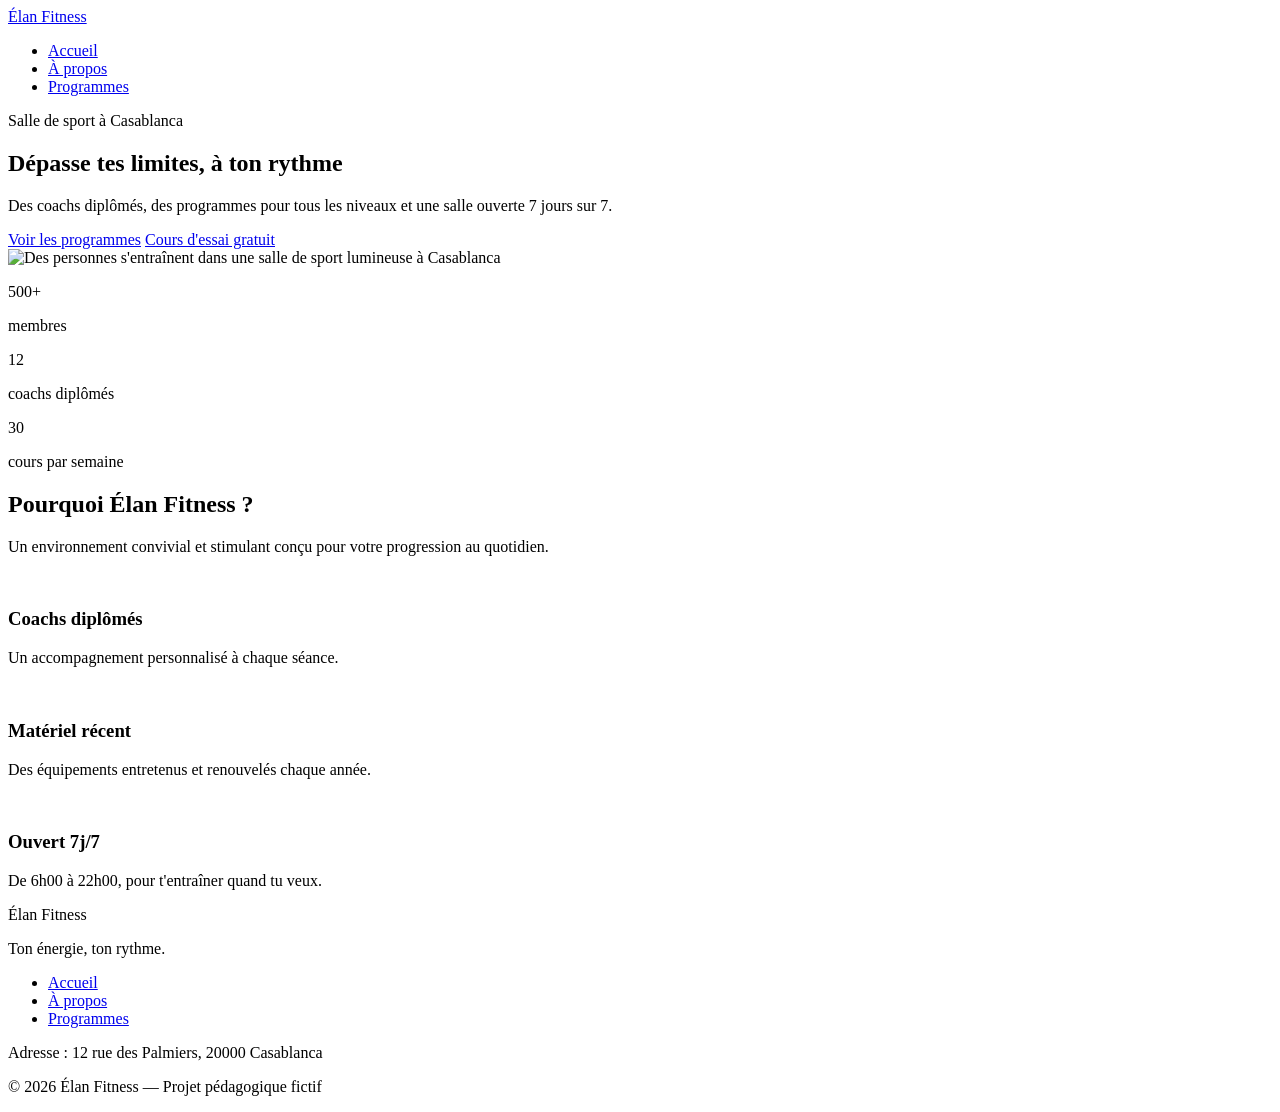
==== index.html @ 12bffce0 "première page : page d'accueil" ====
<!DOCTYPE html>
<html lang="fr">
<head>
  <meta charset="UTF-8">
  <meta name="viewport" content="width=device-width, initial-scale=1">
  <meta name="description" content="Élan Fitness, salle de sport à Casablanca : musculation, yoga, cardio et boxe fitness avec des coachs diplômés. Réservez votre cours d'essai gratuit.">
  <title>Élan Fitness | Salle de sport à Casablanca</title>

  <link rel="preconnect" href="https://fonts.googleapis.com">
  <link rel="preconnect" href="https://fonts.gstatic.com" crossorigin>
  <link href="https://fonts.googleapis.com/css2?family=Inter:wght@400;500;600&family=Poppins:wght@600;700;800&display=swap" rel="stylesheet">

  <link rel="stylesheet" href="style.css">
</head>

<body>

  <header class="en-tete">
    <div class="conteneur en-tete-contenu">
      <a href="#accueil" class="logo">Élan Fitness</a>

      <nav aria-label="Navigation principale">
        <ul class="menu">
          <li><a href="#accueil" class="lien-actif">Accueil</a></li>
          <li><a href="Propos.html">À propos</a></li>
          <li><a href="Programmes.html">Programmes</a></li>
        </ul>
      </nav>
    </div>
  </header>

  <main>

    <section id="accueil" class="hero">
      <div class="conteneur">

        <div class="hero-contenu">
          <div class="hero-texte">
            <p class="sur-titre">Salle de sport à Casablanca</p>
            <h1>Dépasse tes limites, à ton rythme</h1>
            <p class="hero-description">
              Des coachs diplômés, des programmes pour tous les niveaux et une salle ouverte 7 jours sur 7.
            </p>
            <div class="boutons">
              <a href="#programmes" class="bouton bouton-principal">Voir les programmes</a>
              <a href="#contact" class="bouton bouton-secondaire">Cours d'essai gratuit</a>
            </div>
          </div>

          <img class="hero-image" src="img/hero.jpg" alt="Des personnes s'entraînent dans une salle de sport lumineuse à Casablanca">
        </div>

        <div class="chiffres">
          <div class="chiffre">
            <p class="chiffre-nombre">500+</p>
            <p>membres</p>
          </div>
          <div class="chiffre">
            <p class="chiffre-nombre">12</p>
            <p>coachs diplômés</p>
          </div>
          <div class="chiffre">
            <p class="chiffre-nombre">30</p>
            <p>cours par semaine</p>
          </div>
        </div>

      </div>
    </section>

    <section class="section section-blanche">
      <div class="conteneur">

        <div class="section-titre">
          <h2>Pourquoi Élan Fitness ?</h2>
          <p>Un environnement convivial et stimulant conçu pour votre progression au quotidien.</p>
        </div>

        <div class="cartes">
          <article class="carte carte-avantage">
            <div class="icone"><img src="img/icone-coach.svg" alt=""></div>
            <h3>Coachs diplômés</h3>
            <p>Un accompagnement personnalisé à chaque séance.</p>
          </article>

          <article class="carte carte-avantage">
            <div class="icone"><img src="img/icone-materiel.svg" alt=""></div>
            <h3>Matériel récent</h3>
            <p>Des équipements entretenus et renouvelés chaque année.</p>
          </article>

          <article class="carte carte-avantage">
            <div class="icone"><img src="img/icone-horloge.svg" alt=""></div>
            <h3>Ouvert 7j/7</h3>
            <p>De 6h00 à 22h00, pour t'entraîner quand tu veux.</p>
          </article>
        </div>

      </div>
    </section>

    

   

  </main>

  <footer class="pied-de-page">
    <div class="conteneur">

      <div class="pied-haut">
        <div>
          <p class="logo logo-clair">Élan Fitness</p>
          <p class="slogan">Ton énergie, ton rythme.</p>
        </div>

        <nav aria-label="Navigation du pied de page">
          <ul class="menu menu-pied">
            <li><a href="#accueil">Accueil</a></li>
            <li><a href="#a-propos">À propos</a></li>
            <li><a href="#programmes">Programmes</a></li>
          </ul>
        </nav>
      </div>

      <div class="pied-bas">
        <p>Adresse : 12 rue des Palmiers, 20000 Casablanca</p>
        <p>&copy; 2026 Élan Fitness — Projet pédagogique fictif</p>
      </div>

    </div>
  </footer>

</body>
</html>
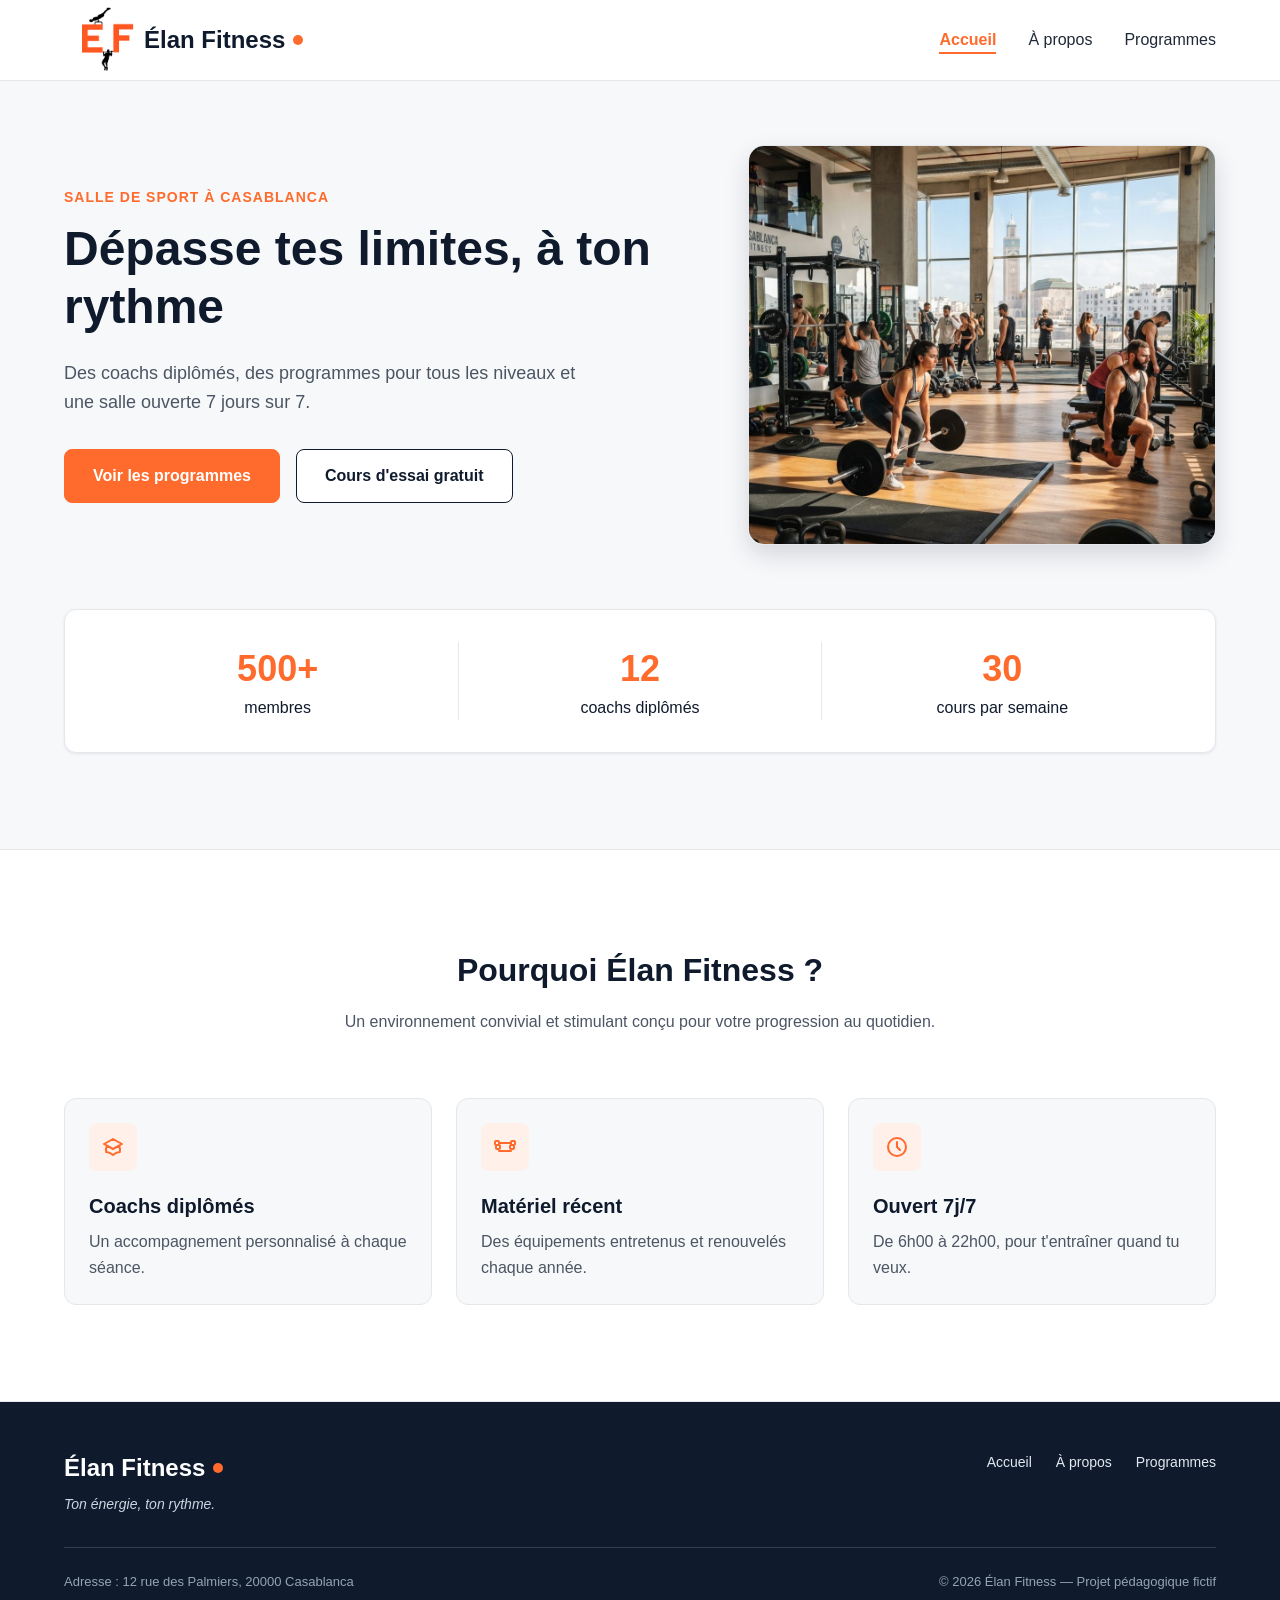
==== commit cfffeecb: "ajout di logo et liaison des pages" ====
--- a/index.html
+++ b/index.html
@@ -17,13 +17,14 @@
 
   <header class="en-tete">
     <div class="conteneur en-tete-contenu">
-      <a href="#accueil" class="logo">Élan Fitness</a>
-
+      <a href="#accueil" class="logo"><img src="img/logo.png" class="image">Élan Fitness</a>
+      
       <nav aria-label="Navigation principale">
         <ul class="menu">
           <li><a href="#accueil" class="lien-actif">Accueil</a></li>
           <li><a href="Propos.html">À propos</a></li>
           <li><a href="Programmes.html">Programmes</a></li>
+
         </ul>
       </nav>
     </div>
@@ -42,7 +43,7 @@
               Des coachs diplômés, des programmes pour tous les niveaux et une salle ouverte 7 jours sur 7.
             </p>
             <div class="boutons">
-              <a href="#programmes" class="bouton bouton-principal">Voir les programmes</a>
+              <a href="Programmes.html" class="bouton bouton-principal">Voir les programmes</a>
               <a href="#contact" class="bouton bouton-secondaire">Cours d'essai gratuit</a>
             </div>
           </div>
@@ -116,9 +117,9 @@
 
         <nav aria-label="Navigation du pied de page">
           <ul class="menu menu-pied">
-            <li><a href="#accueil">Accueil</a></li>
-            <li><a href="#a-propos">À propos</a></li>
-            <li><a href="#programmes">Programmes</a></li>
+            <li><a href="index.html">Accueil</a></li>
+            <li><a href="Propos.html">À propos</a></li>
+            <li><a href="Programmes.html">Programmes</a></li>
           </ul>
         </nav>
       </div>
--- a/style.css
+++ b/style.css
@@ -0,0 +1,550 @@
+* {
+  box-sizing: border-box;
+  margin: 0;
+  padding: 0;
+}
+
+html {
+  scroll-behavior: smooth;
+}
+
+body {
+  font-family: 'Inter', Arial, sans-serif;
+  font-size: 16px;
+  line-height: 1.5;
+  color: #1F2937;
+  background-color: #F7F8FA;
+}
+
+h1, h2, h3, h4 {
+  font-family: 'Poppins', Arial, sans-serif;
+  color: #0F1B2D;
+}
+
+a {
+  color: inherit;
+  text-decoration: none;
+}
+
+ul {
+  list-style: none;
+}
+
+img {
+  display: block;
+  max-width: 100%;
+}
+
+a:focus-visible,
+button:focus-visible {
+  outline: 3px solid #FF6B2C;
+  outline-offset: 2px;
+}
+
+.conteneur {
+  width: 100%;
+  max-width: 1200px;
+  margin: 0 auto;
+  padding: 0 24px;
+}
+
+.section {
+  padding: 96px 0;
+}
+
+.section-blanche {
+  background-color: #FFFFFF;
+  border-top: 1px solid #E5E7EB;
+  border-bottom: 1px solid #E5E7EB;
+}
+
+.section-titre {
+  max-width: 640px;
+  margin: 0 auto 64px;
+  text-align: center;
+}
+
+.section-titre h2 {
+  font-size: 32px;
+  margin-bottom: 16px;
+}
+
+.section-titre h3 {
+  font-size: 26px;
+  margin-bottom: 12px;
+}
+
+.section-titre p {
+  color: #4B5563;
+}
+
+.sur-titre {
+  font-size: 14px;
+  font-weight: 600;
+  color: #FF6B2C;
+  text-transform: uppercase;
+  letter-spacing: 1px;
+  margin-bottom: 12px;
+}
+
+.bouton {
+  display: inline-block;
+  padding: 14px 28px;
+  border-radius: 8px;
+  font-size: 16px;
+  font-weight: 600;
+  text-align: center;
+  cursor: pointer;
+}
+
+.bouton-principal {
+  background-color: #FF6B2C;
+  border: 1px solid #FF6B2C;
+  color: #FFFFFF;
+}
+
+.bouton-principal:hover {
+  background-color: #F05817;
+}
+.image{
+  height: 80px;
+  width: 80px;
+}
+.bouton-secondaire {
+  background-color: #FFFFFF;
+  border: 1px solid #0F1B2D;
+  color: #0F1B2D;
+}
+
+.bouton-secondaire:hover {
+  background-color: #F3F4F6;
+}
+
+.cartes {
+  display: flex;
+  gap: 24px;
+}
+
+.carte {
+  flex: 1;
+  background-color: #FFFFFF;
+  border: 1px solid #E5E7EB;
+  border-radius: 12px;
+  box-shadow: 0 1px 3px rgba(15, 27, 45, 0.08);
+}
+
+.icone {
+  width: 48px;
+  height: 48px;
+  background-color: #FFF0EA;
+  border-radius: 8px;
+  display: flex;
+  align-items: center;
+  justify-content: center;
+}
+
+.icone img {
+  width: 24px;
+  height: 24px;
+}
+
+.icone-petite {
+  width: 32px;
+  height: 32px;
+  border-radius: 50%;
+}
+
+.icone-petite img {
+  width: 16px;
+  height: 16px;
+}
+
+.en-tete {
+  position: sticky;
+  top: 0;
+  z-index: 10;
+  background-color: #FFFFFF;
+  border-bottom: 1px solid #E5E7EB;
+}
+
+.en-tete-contenu {
+  height: 80px;
+  display: flex;
+  align-items: center;
+  justify-content: space-between;
+}
+
+.logo {
+  display: flex;
+  align-items: center;
+  font-family: 'Poppins', Arial, sans-serif;
+  font-size: 24px;
+  font-weight: 700;
+  color: #0F1B2D;
+}
+
+.logo::after {
+  content: "";
+  width: 10px;
+  height: 10px;
+  margin-left: 8px;
+  background-color: #FF6B2C;
+  border-radius: 50%;
+}
+
+.menu {
+  display: flex;
+  gap: 32px;
+}
+
+.menu a {
+  font-weight: 500;
+  padding-bottom: 4px;
+  border-bottom: 2px solid transparent;
+}
+
+.menu a:hover {
+  color: #FF6B2C;
+}
+
+.menu .lien-actif {
+  color: #FF6B2C;
+  font-weight: 600;
+  border-bottom-color: #FF6B2C;
+}
+
+.hero {
+  padding: 64px 0 96px;
+}
+
+.hero-contenu {
+  display: flex;
+  align-items: center;
+  gap: 32px;
+}
+
+.hero-texte {
+  flex: 7;
+}
+
+.hero-texte h1 {
+  font-size: 48px;
+  font-weight: 800;
+  line-height: 1.2;
+  margin-bottom: 24px;
+}
+
+.hero-description {
+  max-width: 520px;
+  font-size: 18px;
+  line-height: 1.6;
+  color: #4B5563;
+  margin-bottom: 32px;
+}
+
+.boutons {
+  display: flex;
+  flex-wrap: wrap;
+  gap: 16px;
+}
+
+.hero-image {
+  flex: 5;
+  min-width: 0;
+  height: 400px;
+  object-fit: cover;
+  border-radius: 16px;
+  border: 1px solid #E5E7EB;
+  box-shadow: 0 10px 25px rgba(15, 27, 45, 0.15);
+}
+
+.chiffres {
+  display: flex;
+  margin-top: 64px;
+  padding: 32px;
+  background-color: #FFFFFF;
+  border: 1px solid #E5E7EB;
+  border-radius: 12px;
+  box-shadow: 0 1px 3px rgba(15, 27, 45, 0.08);
+}
+
+.chiffre {
+  flex: 1;
+  text-align: center;
+  font-weight: 500;
+  color: #0F1B2D;
+}
+
+.chiffre + .chiffre {
+  border-left: 1px solid #E5E7EB;
+}
+
+.chiffre-nombre {
+  font-family: 'Poppins', Arial, sans-serif;
+  font-size: 36px;
+  font-weight: 800;
+  color: #FF6B2C;
+}
+
+.carte-avantage {
+  padding: 24px;
+  background-color: #F7F8FA;
+  box-shadow: none;
+}
+
+.carte-avantage .icone {
+  margin-bottom: 20px;
+}
+
+.carte-avantage h3 {
+  font-size: 20px;
+  margin-bottom: 8px;
+}
+
+.carte-avantage p {
+  color: #4B5563;
+  line-height: 1.6;
+}
+
+.apropos-contenu {
+  display: flex;
+  align-items: center;
+  gap: 64px;
+}
+
+.apropos-texte {
+  flex: 7;
+}
+
+.apropos-texte h2 {
+  font-size: 36px;
+  line-height: 1.2;
+  margin-bottom: 20px;
+}
+
+.apropos-texte p {
+  color: #4B5563;
+  line-height: 1.7;
+  margin-bottom: 16px;
+}
+
+.valeurs {
+  display: flex;
+  gap: 16px;
+  margin-top: 32px;
+}
+
+.valeur {
+  flex: 1;
+  display: flex;
+  align-items: center;
+  gap: 12px;
+  padding: 12px 16px;
+  background-color: #FFFFFF;
+  border: 1px solid #E5E7EB;
+  border-radius: 12px;
+  font-family: 'Poppins', Arial, sans-serif;
+  font-size: 14px;
+  font-weight: 600;
+  color: #0F1B2D;
+}
+
+.apropos-image {
+  flex: 5;
+  min-width: 0;
+  height: 360px;
+  object-fit: cover;
+  border-radius: 16px;
+  box-shadow: 0 10px 25px rgba(15, 27, 45, 0.15);
+}
+
+.carte-programme {
+  display: flex;
+  flex-direction: column;
+  overflow: hidden;
+}
+
+.carte-programme > img {
+  width: 100%;
+  height: 200px;
+  object-fit: cover;
+}
+
+.programme-corps {
+  flex: 1;
+  display: flex;
+  flex-direction: column;
+  padding: 20px;
+}
+
+.programme-corps h3 {
+  font-size: 20px;
+  margin-bottom: 8px;
+}
+
+.programme-corps p {
+  font-size: 15px;
+  color: #4B5563;
+}
+
+.etiquette {
+  align-self: flex-start;
+  padding: 4px 10px;
+  margin-bottom: 12px;
+  border-radius: 6px;
+  font-size: 12px;
+  font-weight: 600;
+}
+
+.etiquette-orange {
+  background-color: #FFEDE5;
+  color: #C2410C;
+}
+
+.etiquette-bleue {
+  background-color: #DBEAFE;
+  color: #1D4ED8;
+}
+
+.etiquette-verte {
+  background-color: #D1FAE5;
+  color: #047857;
+}
+
+.programme-corps .duree {
+  display: flex;
+  align-items: center;
+  gap: 8px;
+  margin-top: auto;
+  padding-top: 16px;
+  border-top: 1px solid #E5E7EB;
+  font-size: 13px;
+  font-weight: 600;
+  color: #0F1B2D;
+}
+
+.programme-corps h3 + p {
+  margin-bottom: 16px;
+}
+
+.duree img {
+  width: 16px;
+  height: 16px;
+}
+
+.formules {
+  margin-top: 96px;
+}
+
+.formule {
+  position: relative;
+  display: flex;
+  flex-direction: column;
+  padding: 28px;
+}
+
+.formule h4 {
+  font-size: 20px;
+}
+
+.prix {
+  margin: 8px 0 16px;
+  font-family: 'Poppins', Arial, sans-serif;
+  font-size: 30px;
+  font-weight: 800;
+  color: #FF6B2C;
+}
+
+.prix span {
+  font-family: 'Inter', Arial, sans-serif;
+  font-size: 16px;
+  font-weight: 500;
+  color: #4B5563;
+}
+
+.prix-note {
+  margin: -8px 0 16px;
+  font-size: 13px;
+  color: #4B5563;
+}
+
+.formule-liste {
+  flex: 1;
+  margin-bottom: 24px;
+}
+
+.formule-liste li {
+  padding-left: 28px;
+  margin-bottom: 12px;
+  font-size: 15px;
+  background-image: url('img/icone-check.svg');
+  background-repeat: no-repeat;
+  background-position: left center;
+  background-size: 16px;
+}
+
+.formule .bouton {
+  display: block;
+}
+
+.formule-populaire {
+  border: 2px solid #FF6B2C;
+  box-shadow: 0 10px 25px rgba(255, 107, 44, 0.2);
+}
+
+.badge-populaire {
+  position: absolute;
+  top: -14px;
+  left: 50%;
+  transform: translateX(-50%);
+  padding: 4px 14px;
+  background-color: #FF6B2C;
+  border-radius: 999px;
+  font-size: 12px;
+  font-weight: 700;
+  text-transform: uppercase;
+  color: #FFFFFF;
+}
+
+.pied-de-page {
+  padding: 48px 0 32px;
+  background-color: #0F1B2D;
+  color: #FFFFFF;
+}
+
+.pied-haut {
+  display: flex;
+  justify-content: space-between;
+  align-items: flex-start;
+  padding-bottom: 32px;
+  border-bottom: 1px solid rgba(255, 255, 255, 0.15);
+}
+
+.logo-clair {
+  color: #FFFFFF;
+}
+
+.slogan {
+  margin-top: 8px;
+  font-size: 14px;
+  font-style: italic;
+  color: #CBD5E1;
+}
+
+.menu-pied {
+  gap: 24px;
+}
+
+.menu-pied a {
+  font-size: 14px;
+  font-weight: 400;
+  color: #E2E8F0;
+}
+
+.pied-bas {
+  display: flex;
+  justify-content: space-between;
+  margin-top: 24px;
+  font-size: 13px;
+  color: #94A3B8;
+}
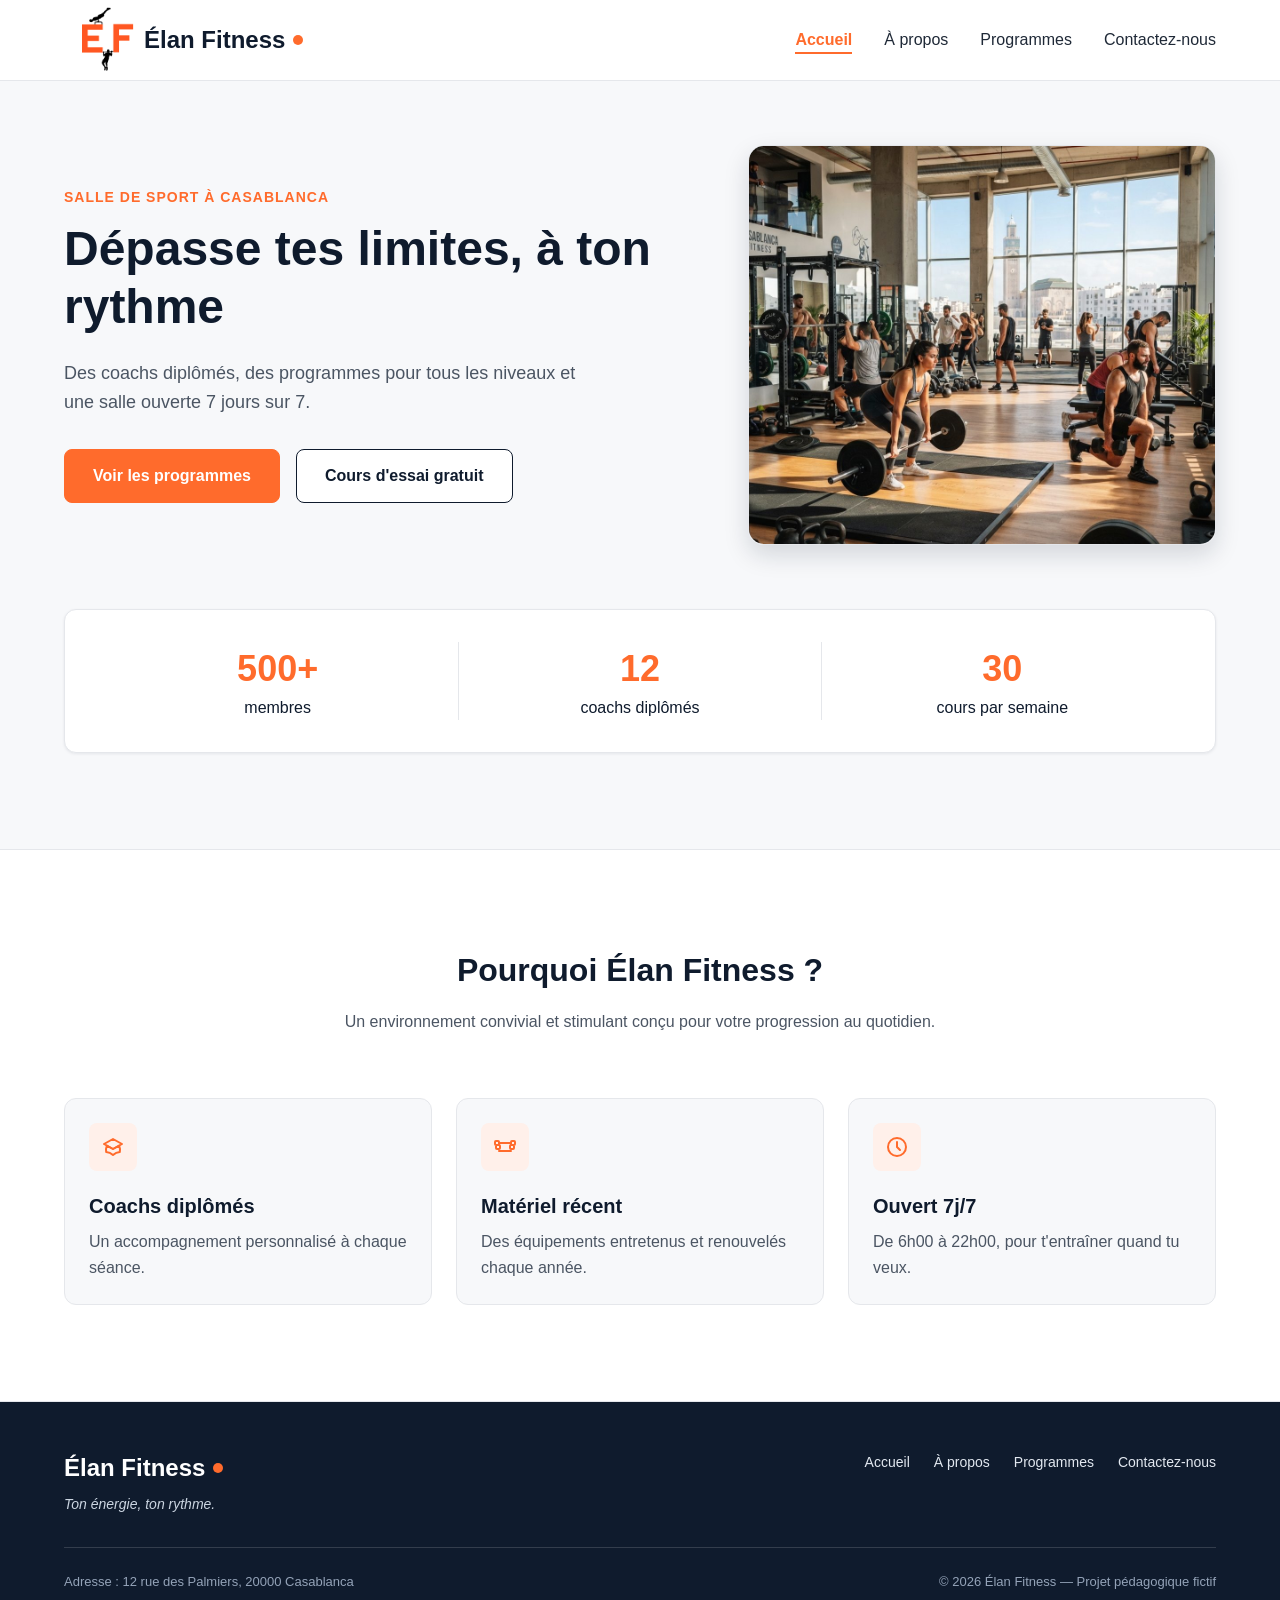
==== commit 342b8c8a: "ajout un page de contact" ====
--- a/index.html
+++ b/index.html
@@ -4,7 +4,8 @@
   <meta charset="UTF-8">
   <meta name="viewport" content="width=device-width, initial-scale=1">
   <meta name="description" content="Élan Fitness, salle de sport à Casablanca : musculation, yoga, cardio et boxe fitness avec des coachs diplômés. Réservez votre cours d'essai gratuit.">
-  <title>Élan Fitness | Salle de sport à Casablanca</title>
+  <title >Élan Fitness | Salle de sport à Casablanca</title>
+  
 
   <link rel="preconnect" href="https://fonts.googleapis.com">
   <link rel="preconnect" href="https://fonts.gstatic.com" crossorigin>
@@ -24,7 +25,7 @@
           <li><a href="#accueil" class="lien-actif">Accueil</a></li>
           <li><a href="Propos.html">À propos</a></li>
           <li><a href="Programmes.html">Programmes</a></li>
-
+          <li><a href="countact.html">Contactez-nous</a></li>
         </ul>
       </nav>
     </div>
@@ -120,6 +121,8 @@
             <li><a href="index.html">Accueil</a></li>
             <li><a href="Propos.html">À propos</a></li>
             <li><a href="Programmes.html">Programmes</a></li>
+            <li><a href="countact.html">Contactez-nous</a></li>
+
           </ul>
         </nav>
       </div>
